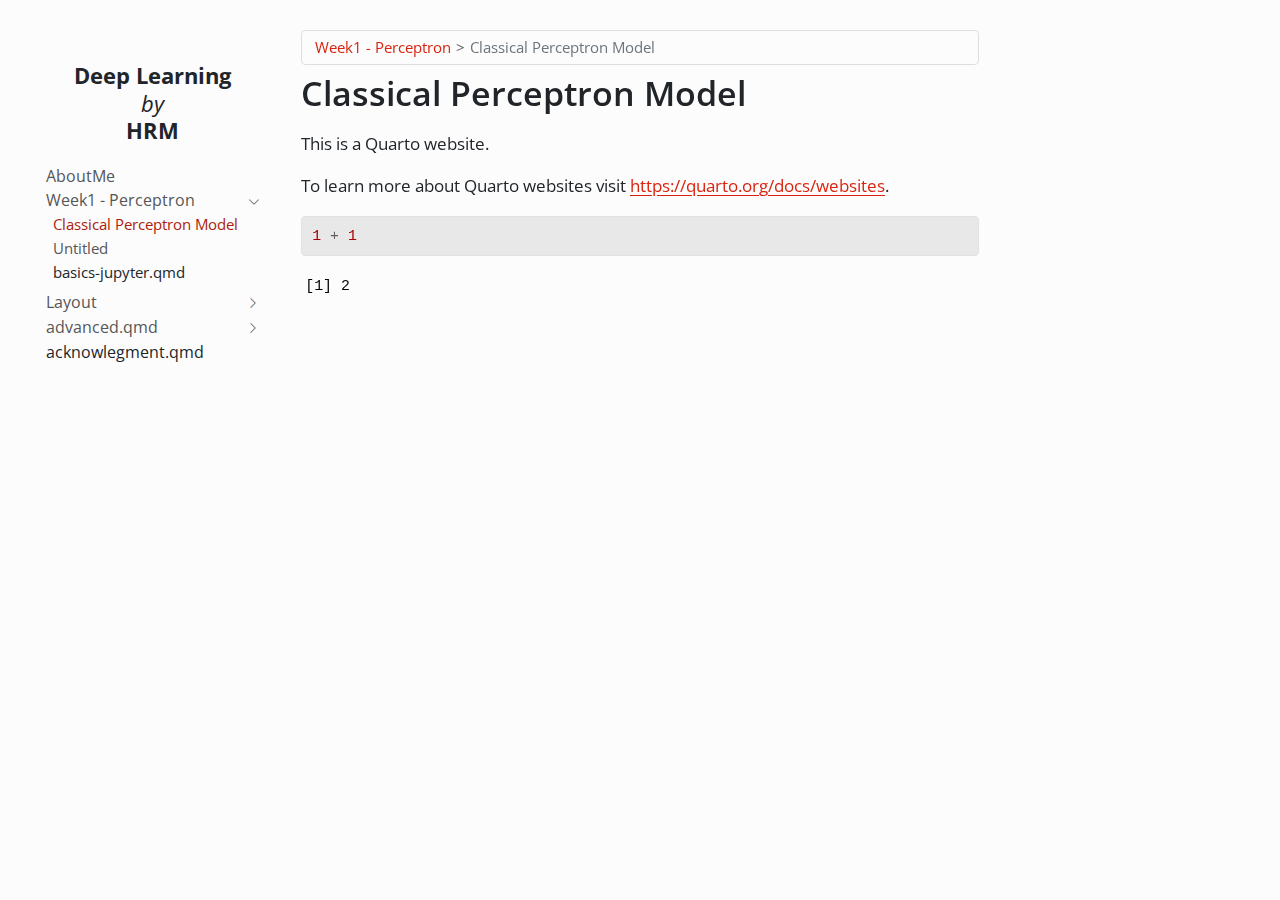
==== docs/index.html @ bbc0664c "first commit" ====
<!DOCTYPE html>
<html xmlns="http://www.w3.org/1999/xhtml" lang="en" xml:lang="en"><head>

<meta charset="utf-8">
<meta name="generator" content="quarto-1.6.39">

<meta name="viewport" content="width=device-width, initial-scale=1.0, user-scalable=yes">


<title>Classical Perceptron Model –
Deep Learning by HRM</title>
<style>
code{white-space: pre-wrap;}
span.smallcaps{font-variant: small-caps;}
div.columns{display: flex; gap: min(4vw, 1.5em);}
div.column{flex: auto; overflow-x: auto;}
div.hanging-indent{margin-left: 1.5em; text-indent: -1.5em;}
ul.task-list{list-style: none;}
ul.task-list li input[type="checkbox"] {
  width: 0.8em;
  margin: 0 0.8em 0.2em -1em; /* quarto-specific, see https://github.com/quarto-dev/quarto-cli/issues/4556 */ 
  vertical-align: middle;
}
/* CSS for syntax highlighting */
pre > code.sourceCode { white-space: pre; position: relative; }
pre > code.sourceCode > span { line-height: 1.25; }
pre > code.sourceCode > span:empty { height: 1.2em; }
.sourceCode { overflow: visible; }
code.sourceCode > span { color: inherit; text-decoration: inherit; }
div.sourceCode { margin: 1em 0; }
pre.sourceCode { margin: 0; }
@media screen {
div.sourceCode { overflow: auto; }
}
@media print {
pre > code.sourceCode { white-space: pre-wrap; }
pre > code.sourceCode > span { display: inline-block; text-indent: -5em; padding-left: 5em; }
}
pre.numberSource code
  { counter-reset: source-line 0; }
pre.numberSource code > span
  { position: relative; left: -4em; counter-increment: source-line; }
pre.numberSource code > span > a:first-child::before
  { content: counter(source-line);
    position: relative; left: -1em; text-align: right; vertical-align: baseline;
    border: none; display: inline-block;
    -webkit-touch-callout: none; -webkit-user-select: none;
    -khtml-user-select: none; -moz-user-select: none;
    -ms-user-select: none; user-select: none;
    padding: 0 4px; width: 4em;
  }
pre.numberSource { margin-left: 3em;  padding-left: 4px; }
div.sourceCode
  {   }
@media screen {
pre > code.sourceCode > span > a:first-child::before { text-decoration: underline; }
}
</style>


<script src="site_libs/quarto-nav/quarto-nav.js"></script>
<script src="site_libs/quarto-nav/headroom.min.js"></script>
<script src="site_libs/clipboard/clipboard.min.js"></script>
<script src="site_libs/quarto-search/autocomplete.umd.js"></script>
<script src="site_libs/quarto-search/fuse.min.js"></script>
<script src="site_libs/quarto-search/quarto-search.js"></script>
<meta name="quarto:offset" content="./">
<script src="site_libs/quarto-html/quarto.js"></script>
<script src="site_libs/quarto-html/popper.min.js"></script>
<script src="site_libs/quarto-html/tippy.umd.min.js"></script>
<script src="site_libs/quarto-html/anchor.min.js"></script>
<link href="site_libs/quarto-html/tippy.css" rel="stylesheet">
<link href="site_libs/quarto-html/quarto-syntax-highlighting-e26003cea8cd680ca0c55a263523d882.css" rel="stylesheet" id="quarto-text-highlighting-styles">
<script src="site_libs/bootstrap/bootstrap.min.js"></script>
<link href="site_libs/bootstrap/bootstrap-icons.css" rel="stylesheet">
<link href="site_libs/bootstrap/bootstrap-f33991cf3c59b7de71e019b8ce5d8602.min.css" rel="stylesheet" append-hash="true" id="quarto-bootstrap" data-mode="light">
<script id="quarto-search-options" type="application/json">{
  "location": "sidebar",
  "copy-button": false,
  "collapse-after": 3,
  "panel-placement": "start",
  "type": "textbox",
  "limit": 50,
  "keyboard-shortcut": [
    "f",
    "/",
    "s"
  ],
  "show-item-context": false,
  "language": {
    "search-no-results-text": "No results",
    "search-matching-documents-text": "matching documents",
    "search-copy-link-title": "Copy link to search",
    "search-hide-matches-text": "Hide additional matches",
    "search-more-match-text": "more match in this document",
    "search-more-matches-text": "more matches in this document",
    "search-clear-button-title": "Clear",
    "search-text-placeholder": "",
    "search-detached-cancel-button-title": "Cancel",
    "search-submit-button-title": "Submit",
    "search-label": "Search"
  }
}</script>


<link rel="stylesheet" href="styles.css">
</head>

<body class="nav-sidebar floating">

<div id="quarto-search-results"></div>
  <header id="quarto-header" class="headroom fixed-top">
  <nav class="quarto-secondary-nav">
    <div class="container-fluid d-flex">
      <button type="button" class="quarto-btn-toggle btn" data-bs-toggle="collapse" role="button" data-bs-target=".quarto-sidebar-collapse-item" aria-controls="quarto-sidebar" aria-expanded="false" aria-label="Toggle sidebar navigation" onclick="if (window.quartoToggleHeadroom) { window.quartoToggleHeadroom(); }">
        <i class="bi bi-layout-text-sidebar-reverse"></i>
      </button>
        <nav class="quarto-page-breadcrumbs" aria-label="breadcrumb"><ol class="breadcrumb"><li class="breadcrumb-item"><a href="./index.html">Week1 - Perceptron</a></li><li class="breadcrumb-item"><a href="./index.html">Classical Perceptron Model</a></li></ol></nav>
        <a class="flex-grow-1" role="navigation" data-bs-toggle="collapse" data-bs-target=".quarto-sidebar-collapse-item" aria-controls="quarto-sidebar" aria-expanded="false" aria-label="Toggle sidebar navigation" onclick="if (window.quartoToggleHeadroom) { window.quartoToggleHeadroom(); }">      
        </a>
    </div>
  </nav>
</header>
<!-- content -->
<div id="quarto-content" class="quarto-container page-columns page-rows-contents page-layout-article">
<!-- sidebar -->
  <nav id="quarto-sidebar" class="sidebar collapse collapse-horizontal quarto-sidebar-collapse-item sidebar-navigation floating overflow-auto">
    <div class="pt-lg-2 mt-2 text-left sidebar-header">
    <div class="sidebar-title mb-0 py-0">
      <a href="./"><br>
<span style="display: block; text-align: center; font-weight: bold;">Deep Learning</span> <span style="display: block; text-align: center; font-style: italic;">by</span> <span style="display: block; text-align: center; font-weight: bold;">HRM</span></a> 
    </div>
      </div>
    <div class="sidebar-menu-container"> 
    <ul class="list-unstyled mt-1">
        <li class="sidebar-item">
  <div class="sidebar-item-container"> 
  <a href="./about.html" class="sidebar-item-text sidebar-link">
 <span class="menu-text">AboutMe</span></a>
  </div>
</li>
        <li class="sidebar-item sidebar-item-section">
      <div class="sidebar-item-container"> 
            <a class="sidebar-item-text sidebar-link text-start" data-bs-toggle="collapse" data-bs-target="#quarto-sidebar-section-1" role="navigation" aria-expanded="true">
 <span class="menu-text">Week1 - Perceptron</span></a>
          <a class="sidebar-item-toggle text-start" data-bs-toggle="collapse" data-bs-target="#quarto-sidebar-section-1" role="navigation" aria-expanded="true" aria-label="Toggle section">
            <i class="bi bi-chevron-right ms-2"></i>
          </a> 
      </div>
      <ul id="quarto-sidebar-section-1" class="collapse list-unstyled sidebar-section depth1 show">  
          <li class="sidebar-item">
  <div class="sidebar-item-container"> 
  <a href="./index.html" class="sidebar-item-text sidebar-link active">
 <span class="menu-text">Classical Perceptron Model</span></a>
  </div>
</li>
          <li class="sidebar-item">
  <div class="sidebar-item-container"> 
  <a href="./test.html" class="sidebar-item-text sidebar-link">
 <span class="menu-text">Untitled</span></a>
  </div>
</li>
          <li class="sidebar-item">
 <span class="menu-text">basics-jupyter.qmd</span>
  </li>
      </ul>
  </li>
        <li class="sidebar-item sidebar-item-section">
      <div class="sidebar-item-container"> 
            <a class="sidebar-item-text sidebar-link text-start collapsed" data-bs-toggle="collapse" data-bs-target="#quarto-sidebar-section-2" role="navigation" aria-expanded="false">
 <span class="menu-text">Layout</span></a>
          <a class="sidebar-item-toggle text-start collapsed" data-bs-toggle="collapse" data-bs-target="#quarto-sidebar-section-2" role="navigation" aria-expanded="false" aria-label="Toggle section">
            <i class="bi bi-chevron-right ms-2"></i>
          </a> 
      </div>
      <ul id="quarto-sidebar-section-2" class="collapse list-unstyled sidebar-section depth1 ">  
          <li class="sidebar-item">
 <span class="menu-text">layout.qmd</span>
  </li>
          <li class="sidebar-item">
  <div class="sidebar-item-container"> 
  <a href="./test2.html" class="sidebar-item-text sidebar-link">
 <span class="menu-text">new</span></a>
  </div>
</li>
          <li class="sidebar-item">
 <span class="menu-text">layout-jupyter.qmd</span>
  </li>
      </ul>
  </li>
        <li class="sidebar-item sidebar-item-section">
      <div class="sidebar-item-container"> 
            <a class="sidebar-item-text sidebar-link text-start collapsed" data-bs-toggle="collapse" data-bs-target="#quarto-sidebar-section-3" role="navigation" aria-expanded="false">
 <span class="menu-text">advanced.qmd</span></a>
          <a class="sidebar-item-toggle text-start collapsed" data-bs-toggle="collapse" data-bs-target="#quarto-sidebar-section-3" role="navigation" aria-expanded="false" aria-label="Toggle section">
            <i class="bi bi-chevron-right ms-2"></i>
          </a> 
      </div>
      <ul id="quarto-sidebar-section-3" class="collapse list-unstyled sidebar-section depth1 ">  
          <li class="sidebar-item">
 <span class="menu-text">raw-code.qmd</span>
  </li>
          <li class="sidebar-item">
 <span class="menu-text">custom-theme.qmd</span>
  </li>
      </ul>
  </li>
        <li class="sidebar-item">
 <span class="menu-text">acknowlegment.qmd</span>
  </li>
    </ul>
    </div>
</nav>
<div id="quarto-sidebar-glass" class="quarto-sidebar-collapse-item" data-bs-toggle="collapse" data-bs-target=".quarto-sidebar-collapse-item"></div>
<!-- margin-sidebar -->
    <div id="quarto-margin-sidebar" class="sidebar margin-sidebar zindex-bottom">
        
    </div>
<!-- main -->
<main class="content" id="quarto-document-content">

<header id="title-block-header" class="quarto-title-block default"><nav class="quarto-page-breadcrumbs quarto-title-breadcrumbs d-none d-lg-block" aria-label="breadcrumb"><ol class="breadcrumb"><li class="breadcrumb-item"><a href="./index.html">Week1 - Perceptron</a></li><li class="breadcrumb-item"><a href="./index.html">Classical Perceptron Model</a></li></ol></nav>
<div class="quarto-title">
<h1 class="title">Classical Perceptron Model</h1>
</div>



<div class="quarto-title-meta">

    
  
    
  </div>
  


</header>


<p>This is a Quarto website.</p>
<p>To learn more about Quarto websites visit <a href="https://quarto.org/docs/websites" class="uri">https://quarto.org/docs/websites</a>.</p>
<div class="cell">
<div class="sourceCode cell-code" id="cb1"><pre class="sourceCode r code-with-copy"><code class="sourceCode r"><span id="cb1-1"><a href="#cb1-1" aria-hidden="true" tabindex="-1"></a><span class="dv">1</span> <span class="sc">+</span> <span class="dv">1</span></span></code><button title="Copy to Clipboard" class="code-copy-button"><i class="bi"></i></button></pre></div>
<div class="cell-output cell-output-stdout">
<pre><code>[1] 2</code></pre>
</div>
</div>



</main> <!-- /main -->
<script id="quarto-html-after-body" type="application/javascript">
window.document.addEventListener("DOMContentLoaded", function (event) {
  const toggleBodyColorMode = (bsSheetEl) => {
    const mode = bsSheetEl.getAttribute("data-mode");
    const bodyEl = window.document.querySelector("body");
    if (mode === "dark") {
      bodyEl.classList.add("quarto-dark");
      bodyEl.classList.remove("quarto-light");
    } else {
      bodyEl.classList.add("quarto-light");
      bodyEl.classList.remove("quarto-dark");
    }
  }
  const toggleBodyColorPrimary = () => {
    const bsSheetEl = window.document.querySelector("link#quarto-bootstrap");
    if (bsSheetEl) {
      toggleBodyColorMode(bsSheetEl);
    }
  }
  toggleBodyColorPrimary();  
  const icon = "";
  const anchorJS = new window.AnchorJS();
  anchorJS.options = {
    placement: 'right',
    icon: icon
  };
  anchorJS.add('.anchored');
  const isCodeAnnotation = (el) => {
    for (const clz of el.classList) {
      if (clz.startsWith('code-annotation-')) {                     
        return true;
      }
    }
    return false;
  }
  const onCopySuccess = function(e) {
    // button target
    const button = e.trigger;
    // don't keep focus
    button.blur();
    // flash "checked"
    button.classList.add('code-copy-button-checked');
    var currentTitle = button.getAttribute("title");
    button.setAttribute("title", "Copied!");
    let tooltip;
    if (window.bootstrap) {
      button.setAttribute("data-bs-toggle", "tooltip");
      button.setAttribute("data-bs-placement", "left");
      button.setAttribute("data-bs-title", "Copied!");
      tooltip = new bootstrap.Tooltip(button, 
        { trigger: "manual", 
          customClass: "code-copy-button-tooltip",
          offset: [0, -8]});
      tooltip.show();    
    }
    setTimeout(function() {
      if (tooltip) {
        tooltip.hide();
        button.removeAttribute("data-bs-title");
        button.removeAttribute("data-bs-toggle");
        button.removeAttribute("data-bs-placement");
      }
      button.setAttribute("title", currentTitle);
      button.classList.remove('code-copy-button-checked');
    }, 1000);
    // clear code selection
    e.clearSelection();
  }
  const getTextToCopy = function(trigger) {
      const codeEl = trigger.previousElementSibling.cloneNode(true);
      for (const childEl of codeEl.children) {
        if (isCodeAnnotation(childEl)) {
          childEl.remove();
        }
      }
      return codeEl.innerText;
  }
  const clipboard = new window.ClipboardJS('.code-copy-button:not([data-in-quarto-modal])', {
    text: getTextToCopy
  });
  clipboard.on('success', onCopySuccess);
  if (window.document.getElementById('quarto-embedded-source-code-modal')) {
    const clipboardModal = new window.ClipboardJS('.code-copy-button[data-in-quarto-modal]', {
      text: getTextToCopy,
      container: window.document.getElementById('quarto-embedded-source-code-modal')
    });
    clipboardModal.on('success', onCopySuccess);
  }
    var localhostRegex = new RegExp(/^(?:http|https):\/\/localhost\:?[0-9]*\//);
    var mailtoRegex = new RegExp(/^mailto:/);
      var filterRegex = new RegExp('/' + window.location.host + '/');
    var isInternal = (href) => {
        return filterRegex.test(href) || localhostRegex.test(href) || mailtoRegex.test(href);
    }
    // Inspect non-navigation links and adorn them if external
 	var links = window.document.querySelectorAll('a[href]:not(.nav-link):not(.navbar-brand):not(.toc-action):not(.sidebar-link):not(.sidebar-item-toggle):not(.pagination-link):not(.no-external):not([aria-hidden]):not(.dropdown-item):not(.quarto-navigation-tool):not(.about-link)');
    for (var i=0; i<links.length; i++) {
      const link = links[i];
      if (!isInternal(link.href)) {
        // undo the damage that might have been done by quarto-nav.js in the case of
        // links that we want to consider external
        if (link.dataset.originalHref !== undefined) {
          link.href = link.dataset.originalHref;
        }
      }
    }
  function tippyHover(el, contentFn, onTriggerFn, onUntriggerFn) {
    const config = {
      allowHTML: true,
      maxWidth: 500,
      delay: 100,
      arrow: false,
      appendTo: function(el) {
          return el.parentElement;
      },
      interactive: true,
      interactiveBorder: 10,
      theme: 'quarto',
      placement: 'bottom-start',
    };
    if (contentFn) {
      config.content = contentFn;
    }
    if (onTriggerFn) {
      config.onTrigger = onTriggerFn;
    }
    if (onUntriggerFn) {
      config.onUntrigger = onUntriggerFn;
    }
    window.tippy(el, config); 
  }
  const noterefs = window.document.querySelectorAll('a[role="doc-noteref"]');
  for (var i=0; i<noterefs.length; i++) {
    const ref = noterefs[i];
    tippyHover(ref, function() {
      // use id or data attribute instead here
      let href = ref.getAttribute('data-footnote-href') || ref.getAttribute('href');
      try { href = new URL(href).hash; } catch {}
      const id = href.replace(/^#\/?/, "");
      const note = window.document.getElementById(id);
      if (note) {
        return note.innerHTML;
      } else {
        return "";
      }
    });
  }
  const xrefs = window.document.querySelectorAll('a.quarto-xref');
  const processXRef = (id, note) => {
    // Strip column container classes
    const stripColumnClz = (el) => {
      el.classList.remove("page-full", "page-columns");
      if (el.children) {
        for (const child of el.children) {
          stripColumnClz(child);
        }
      }
    }
    stripColumnClz(note)
    if (id === null || id.startsWith('sec-')) {
      // Special case sections, only their first couple elements
      const container = document.createElement("div");
      if (note.children && note.children.length > 2) {
        container.appendChild(note.children[0].cloneNode(true));
        for (let i = 1; i < note.children.length; i++) {
          const child = note.children[i];
          if (child.tagName === "P" && child.innerText === "") {
            continue;
          } else {
            container.appendChild(child.cloneNode(true));
            break;
          }
        }
        if (window.Quarto?.typesetMath) {
          window.Quarto.typesetMath(container);
        }
        return container.innerHTML
      } else {
        if (window.Quarto?.typesetMath) {
          window.Quarto.typesetMath(note);
        }
        return note.innerHTML;
      }
    } else {
      // Remove any anchor links if they are present
      const anchorLink = note.querySelector('a.anchorjs-link');
      if (anchorLink) {
        anchorLink.remove();
      }
      if (window.Quarto?.typesetMath) {
        window.Quarto.typesetMath(note);
      }
      if (note.classList.contains("callout")) {
        return note.outerHTML;
      } else {
        return note.innerHTML;
      }
    }
  }
  for (var i=0; i<xrefs.length; i++) {
    const xref = xrefs[i];
    tippyHover(xref, undefined, function(instance) {
      instance.disable();
      let url = xref.getAttribute('href');
      let hash = undefined; 
      if (url.startsWith('#')) {
        hash = url;
      } else {
        try { hash = new URL(url).hash; } catch {}
      }
      if (hash) {
        const id = hash.replace(/^#\/?/, "");
        const note = window.document.getElementById(id);
        if (note !== null) {
          try {
            const html = processXRef(id, note.cloneNode(true));
            instance.setContent(html);
          } finally {
            instance.enable();
            instance.show();
          }
        } else {
          // See if we can fetch this
          fetch(url.split('#')[0])
          .then(res => res.text())
          .then(html => {
            const parser = new DOMParser();
            const htmlDoc = parser.parseFromString(html, "text/html");
            const note = htmlDoc.getElementById(id);
            if (note !== null) {
              const html = processXRef(id, note);
              instance.setContent(html);
            } 
          }).finally(() => {
            instance.enable();
            instance.show();
          });
        }
      } else {
        // See if we can fetch a full url (with no hash to target)
        // This is a special case and we should probably do some content thinning / targeting
        fetch(url)
        .then(res => res.text())
        .then(html => {
          const parser = new DOMParser();
          const htmlDoc = parser.parseFromString(html, "text/html");
          const note = htmlDoc.querySelector('main.content');
          if (note !== null) {
            // This should only happen for chapter cross references
            // (since there is no id in the URL)
            // remove the first header
            if (note.children.length > 0 && note.children[0].tagName === "HEADER") {
              note.children[0].remove();
            }
            const html = processXRef(null, note);
            instance.setContent(html);
          } 
        }).finally(() => {
          instance.enable();
          instance.show();
        });
      }
    }, function(instance) {
    });
  }
      let selectedAnnoteEl;
      const selectorForAnnotation = ( cell, annotation) => {
        let cellAttr = 'data-code-cell="' + cell + '"';
        let lineAttr = 'data-code-annotation="' +  annotation + '"';
        const selector = 'span[' + cellAttr + '][' + lineAttr + ']';
        return selector;
      }
      const selectCodeLines = (annoteEl) => {
        const doc = window.document;
        const targetCell = annoteEl.getAttribute("data-target-cell");
        const targetAnnotation = annoteEl.getAttribute("data-target-annotation");
        const annoteSpan = window.document.querySelector(selectorForAnnotation(targetCell, targetAnnotation));
        const lines = annoteSpan.getAttribute("data-code-lines").split(",");
        const lineIds = lines.map((line) => {
          return targetCell + "-" + line;
        })
        let top = null;
        let height = null;
        let parent = null;
        if (lineIds.length > 0) {
            //compute the position of the single el (top and bottom and make a div)
            const el = window.document.getElementById(lineIds[0]);
            top = el.offsetTop;
            height = el.offsetHeight;
            parent = el.parentElement.parentElement;
          if (lineIds.length > 1) {
            const lastEl = window.document.getElementById(lineIds[lineIds.length - 1]);
            const bottom = lastEl.offsetTop + lastEl.offsetHeight;
            height = bottom - top;
          }
          if (top !== null && height !== null && parent !== null) {
            // cook up a div (if necessary) and position it 
            let div = window.document.getElementById("code-annotation-line-highlight");
            if (div === null) {
              div = window.document.createElement("div");
              div.setAttribute("id", "code-annotation-line-highlight");
              div.style.position = 'absolute';
              parent.appendChild(div);
            }
            div.style.top = top - 2 + "px";
            div.style.height = height + 4 + "px";
            div.style.left = 0;
            let gutterDiv = window.document.getElementById("code-annotation-line-highlight-gutter");
            if (gutterDiv === null) {
              gutterDiv = window.document.createElement("div");
              gutterDiv.setAttribute("id", "code-annotation-line-highlight-gutter");
              gutterDiv.style.position = 'absolute';
              const codeCell = window.document.getElementById(targetCell);
              const gutter = codeCell.querySelector('.code-annotation-gutter');
              gutter.appendChild(gutterDiv);
            }
            gutterDiv.style.top = top - 2 + "px";
            gutterDiv.style.height = height + 4 + "px";
          }
          selectedAnnoteEl = annoteEl;
        }
      };
      const unselectCodeLines = () => {
        const elementsIds = ["code-annotation-line-highlight", "code-annotation-line-highlight-gutter"];
        elementsIds.forEach((elId) => {
          const div = window.document.getElementById(elId);
          if (div) {
            div.remove();
          }
        });
        selectedAnnoteEl = undefined;
      };
        // Handle positioning of the toggle
    window.addEventListener(
      "resize",
      throttle(() => {
        elRect = undefined;
        if (selectedAnnoteEl) {
          selectCodeLines(selectedAnnoteEl);
        }
      }, 10)
    );
    function throttle(fn, ms) {
    let throttle = false;
    let timer;
      return (...args) => {
        if(!throttle) { // first call gets through
            fn.apply(this, args);
            throttle = true;
        } else { // all the others get throttled
            if(timer) clearTimeout(timer); // cancel #2
            timer = setTimeout(() => {
              fn.apply(this, args);
              timer = throttle = false;
            }, ms);
        }
      };
    }
      // Attach click handler to the DT
      const annoteDls = window.document.querySelectorAll('dt[data-target-cell]');
      for (const annoteDlNode of annoteDls) {
        annoteDlNode.addEventListener('click', (event) => {
          const clickedEl = event.target;
          if (clickedEl !== selectedAnnoteEl) {
            unselectCodeLines();
            const activeEl = window.document.querySelector('dt[data-target-cell].code-annotation-active');
            if (activeEl) {
              activeEl.classList.remove('code-annotation-active');
            }
            selectCodeLines(clickedEl);
            clickedEl.classList.add('code-annotation-active');
          } else {
            // Unselect the line
            unselectCodeLines();
            clickedEl.classList.remove('code-annotation-active');
          }
        });
      }
  const findCites = (el) => {
    const parentEl = el.parentElement;
    if (parentEl) {
      const cites = parentEl.dataset.cites;
      if (cites) {
        return {
          el,
          cites: cites.split(' ')
        };
      } else {
        return findCites(el.parentElement)
      }
    } else {
      return undefined;
    }
  };
  var bibliorefs = window.document.querySelectorAll('a[role="doc-biblioref"]');
  for (var i=0; i<bibliorefs.length; i++) {
    const ref = bibliorefs[i];
    const citeInfo = findCites(ref);
    if (citeInfo) {
      tippyHover(citeInfo.el, function() {
        var popup = window.document.createElement('div');
        citeInfo.cites.forEach(function(cite) {
          var citeDiv = window.document.createElement('div');
          citeDiv.classList.add('hanging-indent');
          citeDiv.classList.add('csl-entry');
          var biblioDiv = window.document.getElementById('ref-' + cite);
          if (biblioDiv) {
            citeDiv.innerHTML = biblioDiv.innerHTML;
          }
          popup.appendChild(citeDiv);
        });
        return popup.innerHTML;
      });
    }
  }
});
</script>
</div> <!-- /content -->




</body></html>
---- docs/site_libs/quarto-html/tippy.css ----
.tippy-box[data-animation=fade][data-state=hidden]{opacity:0}[data-tippy-root]{max-width:calc(100vw - 10px)}.tippy-box{position:relative;background-color:#333;color:#fff;border-radius:4px;font-size:14px;line-height:1.4;white-space:normal;outline:0;transition-property:transform,visibility,opacity}.tippy-box[data-placement^=top]>.tippy-arrow{bottom:0}.tippy-box[data-placement^=top]>.tippy-arrow:before{bottom:-7px;left:0;border-width:8px 8px 0;border-top-color:initial;transform-origin:center top}.tippy-box[data-placement^=bottom]>.tippy-arrow{top:0}.tippy-box[data-placement^=bottom]>.tippy-arrow:before{top:-7px;left:0;border-width:0 8px 8px;border-bottom-color:initial;transform-origin:center bottom}.tippy-box[data-placement^=left]>.tippy-arrow{right:0}.tippy-box[data-placement^=left]>.tippy-arrow:before{border-width:8px 0 8px 8px;border-left-color:initial;right:-7px;transform-origin:center left}.tippy-box[data-placement^=right]>.tippy-arrow{left:0}.tippy-box[data-placement^=right]>.tippy-arrow:before{left:-7px;border-width:8px 8px 8px 0;border-right-color:initial;transform-origin:center right}.tippy-box[data-inertia][data-state=visible]{transition-timing-function:cubic-bezier(.54,1.5,.38,1.11)}.tippy-arrow{width:16px;height:16px;color:#333}.tippy-arrow:before{content:"";position:absolute;border-color:transparent;border-style:solid}.tippy-content{position:relative;padding:5px 9px;z-index:1}
---- docs/site_libs/quarto-html/quarto-syntax-highlighting-e26003cea8cd680ca0c55a263523d882.css ----
/* quarto syntax highlight colors */
:root {
  --quarto-hl-ot-color: #003B4F;
  --quarto-hl-at-color: #657422;
  --quarto-hl-ss-color: #20794D;
  --quarto-hl-an-color: #5E5E5E;
  --quarto-hl-fu-color: #4758AB;
  --quarto-hl-st-color: #20794D;
  --quarto-hl-cf-color: #003B4F;
  --quarto-hl-op-color: #5E5E5E;
  --quarto-hl-er-color: #AD0000;
  --quarto-hl-bn-color: #AD0000;
  --quarto-hl-al-color: #AD0000;
  --quarto-hl-va-color: #111111;
  --quarto-hl-bu-color: inherit;
  --quarto-hl-ex-color: inherit;
  --quarto-hl-pp-color: #AD0000;
  --quarto-hl-in-color: #5E5E5E;
  --quarto-hl-vs-color: #20794D;
  --quarto-hl-wa-color: #5E5E5E;
  --quarto-hl-do-color: #5E5E5E;
  --quarto-hl-im-color: #00769E;
  --quarto-hl-ch-color: #20794D;
  --quarto-hl-dt-color: #AD0000;
  --quarto-hl-fl-color: #AD0000;
  --quarto-hl-co-color: #5E5E5E;
  --quarto-hl-cv-color: #5E5E5E;
  --quarto-hl-cn-color: #8f5902;
  --quarto-hl-sc-color: #5E5E5E;
  --quarto-hl-dv-color: #AD0000;
  --quarto-hl-kw-color: #003B4F;
}

/* other quarto variables */
:root {
  --quarto-font-monospace: SFMono-Regular, Menlo, Monaco, Consolas, "Liberation Mono", "Courier New", monospace;
}

pre > code.sourceCode > span {
  color: #003B4F;
}

code span {
  color: #003B4F;
}

code.sourceCode > span {
  color: #003B4F;
}

div.sourceCode,
div.sourceCode pre.sourceCode {
  color: #003B4F;
}

code span.ot {
  color: #003B4F;
  font-style: inherit;
}

code span.at {
  color: #657422;
  font-style: inherit;
}

code span.ss {
  color: #20794D;
  font-style: inherit;
}

code span.an {
  color: #5E5E5E;
  font-style: inherit;
}

code span.fu {
  color: #4758AB;
  font-style: inherit;
}

code span.st {
  color: #20794D;
  font-style: inherit;
}

code span.cf {
  color: #003B4F;
  font-weight: bold;
  font-style: inherit;
}

code span.op {
  color: #5E5E5E;
  font-style: inherit;
}

code span.er {
  color: #AD0000;
  font-style: inherit;
}

code span.bn {
  color: #AD0000;
  font-style: inherit;
}

code span.al {
  color: #AD0000;
  font-style: inherit;
}

code span.va {
  color: #111111;
  font-style: inherit;
}

code span.bu {
  font-style: inherit;
}

code span.ex {
  font-style: inherit;
}

code span.pp {
  color: #AD0000;
  font-style: inherit;
}

code span.in {
  color: #5E5E5E;
  font-style: inherit;
}

code span.vs {
  color: #20794D;
  font-style: inherit;
}

code span.wa {
  color: #5E5E5E;
  font-style: italic;
}

code span.do {
  color: #5E5E5E;
  font-style: italic;
}

code span.im {
  color: #00769E;
  font-style: inherit;
}

code span.ch {
  color: #20794D;
  font-style: inherit;
}

code span.dt {
  color: #AD0000;
  font-style: inherit;
}

code span.fl {
  color: #AD0000;
  font-style: inherit;
}

code span.co {
  color: #5E5E5E;
  font-style: inherit;
}

code span.cv {
  color: #5E5E5E;
  font-style: italic;
}

code span.cn {
  color: #8f5902;
  font-style: inherit;
}

code span.sc {
  color: #5E5E5E;
  font-style: inherit;
}

code span.dv {
  color: #AD0000;
  font-style: inherit;
}

code span.kw {
  color: #003B4F;
  font-weight: bold;
  font-style: inherit;
}

.prevent-inlining {
  content: "</";
}

/*# sourceMappingURL=e90e9ab646ea9b1aaa61e089606e0f97.css.map */
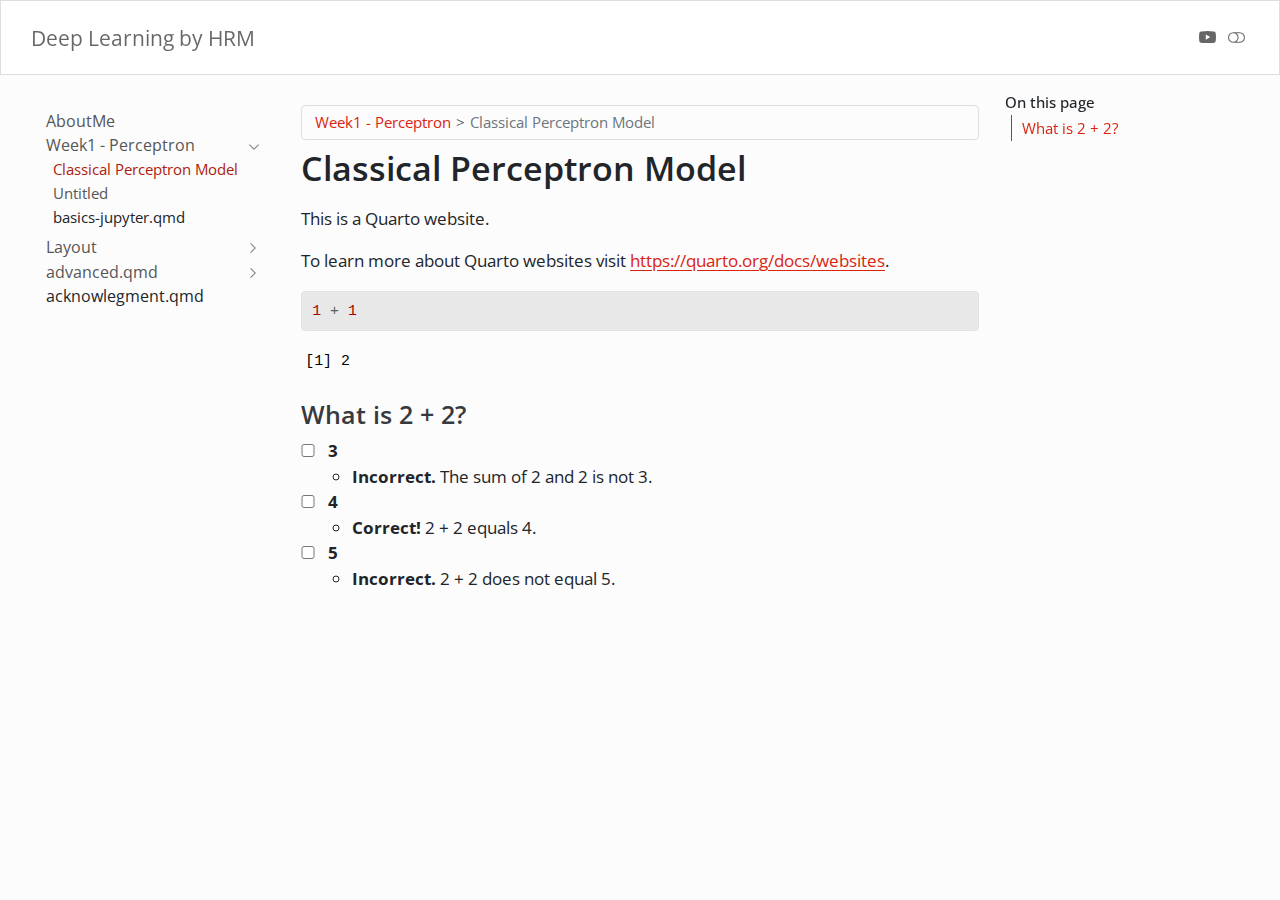
==== commit a2de1f2e: "god" ====
--- a/docs/index.html
+++ b/docs/index.html
@@ -7,8 +7,7 @@
 <meta name="viewport" content="width=device-width, initial-scale=1.0, user-scalable=yes">
 
 
-<title>Classical Perceptron Model –
-Deep Learning by HRM</title>
+<title>Classical Perceptron Model – Deep Learning by HRM</title>
 <style>
 code{white-space: pre-wrap;}
 span.smallcaps{font-variant: small-caps;}
@@ -61,32 +60,18 @@
 <script src="site_libs/quarto-nav/quarto-nav.js"></script>
 <script src="site_libs/quarto-nav/headroom.min.js"></script>
 <script src="site_libs/clipboard/clipboard.min.js"></script>
-<script src="site_libs/quarto-search/autocomplete.umd.js"></script>
-<script src="site_libs/quarto-search/fuse.min.js"></script>
-<script src="site_libs/quarto-search/quarto-search.js"></script>
-<meta name="quarto:offset" content="./">
 <script src="site_libs/quarto-html/quarto.js"></script>
 <script src="site_libs/quarto-html/popper.min.js"></script>
 <script src="site_libs/quarto-html/tippy.umd.min.js"></script>
 <script src="site_libs/quarto-html/anchor.min.js"></script>
 <link href="site_libs/quarto-html/tippy.css" rel="stylesheet">
-<link href="site_libs/quarto-html/quarto-syntax-highlighting-e26003cea8cd680ca0c55a263523d882.css" rel="stylesheet" id="quarto-text-highlighting-styles">
+<link href="site_libs/quarto-html/quarto-syntax-highlighting-e26003cea8cd680ca0c55a263523d882.css" rel="stylesheet" class="quarto-color-scheme" id="quarto-text-highlighting-styles">
+<link href="site_libs/quarto-html/quarto-syntax-highlighting-dark-d166b450ba5a8e9f7a0ab969bf6592c1.css" rel="prefetch" class="quarto-color-scheme quarto-color-alternate" id="quarto-text-highlighting-styles">
 <script src="site_libs/bootstrap/bootstrap.min.js"></script>
 <link href="site_libs/bootstrap/bootstrap-icons.css" rel="stylesheet">
-<link href="site_libs/bootstrap/bootstrap-f33991cf3c59b7de71e019b8ce5d8602.min.css" rel="stylesheet" append-hash="true" id="quarto-bootstrap" data-mode="light">
+<link href="site_libs/bootstrap/bootstrap-f33991cf3c59b7de71e019b8ce5d8602.min.css" rel="stylesheet" append-hash="true" class="quarto-color-scheme" id="quarto-bootstrap" data-mode="light">
+<link href="site_libs/bootstrap/bootstrap-dark-4f58f67bf13d4dbba5d1b51c1383cfc1.min.css" rel="prefetch" append-hash="true" class="quarto-color-scheme quarto-color-alternate" id="quarto-bootstrap" data-mode="light">
 <script id="quarto-search-options" type="application/json">{
-  "location": "sidebar",
-  "copy-button": false,
-  "collapse-after": 3,
-  "panel-placement": "start",
-  "type": "textbox",
-  "limit": 50,
-  "keyboard-shortcut": [
-    "f",
-    "/",
-    "s"
-  ],
-  "show-item-context": false,
   "language": {
     "search-no-results-text": "No results",
     "search-matching-documents-text": "matching documents",
@@ -106,10 +91,23 @@
 <link rel="stylesheet" href="styles.css">
 </head>
 
-<body class="nav-sidebar floating">
+<body class="nav-sidebar floating nav-fixed">
 
 <div id="quarto-search-results"></div>
   <header id="quarto-header" class="headroom fixed-top">
+    <nav class="navbar navbar-expand-lg " data-bs-theme="dark">
+      <div class="navbar-container container-fluid">
+      <div class="navbar-brand-container mx-auto">
+    <a class="navbar-brand" href="./index.html">
+    <span class="navbar-title">Deep Learning by HRM</span>
+    </a>
+  </div>
+        <div class="quarto-navbar-tools tools-end">
+    <a href="https://twitter.com" title="" class="quarto-navigation-tool px-1" aria-label=""><i class="bi bi-youtube"></i></a>
+  <a href="" class="quarto-color-scheme-toggle quarto-navigation-tool  px-1" onclick="window.quartoToggleColorScheme(); return false;" title="Toggle dark mode"><i class="bi"></i></a>
+</div>
+      </div> <!-- /container-fluid -->
+    </nav>
   <nav class="quarto-secondary-nav">
     <div class="container-fluid d-flex">
       <button type="button" class="quarto-btn-toggle btn" data-bs-toggle="collapse" role="button" data-bs-target=".quarto-sidebar-collapse-item" aria-controls="quarto-sidebar" aria-expanded="false" aria-label="Toggle sidebar navigation" onclick="if (window.quartoToggleHeadroom) { window.quartoToggleHeadroom(); }">
@@ -122,15 +120,9 @@
   </nav>
 </header>
 <!-- content -->
-<div id="quarto-content" class="quarto-container page-columns page-rows-contents page-layout-article">
+<div id="quarto-content" class="quarto-container page-columns page-rows-contents page-layout-article page-navbar">
 <!-- sidebar -->
   <nav id="quarto-sidebar" class="sidebar collapse collapse-horizontal quarto-sidebar-collapse-item sidebar-navigation floating overflow-auto">
-    <div class="pt-lg-2 mt-2 text-left sidebar-header">
-    <div class="sidebar-title mb-0 py-0">
-      <a href="./"><br>
-<span style="display: block; text-align: center; font-weight: bold;">Deep Learning</span> <span style="display: block; text-align: center; font-style: italic;">by</span> <span style="display: block; text-align: center; font-weight: bold;">HRM</span></a> 
-    </div>
-      </div>
     <div class="sidebar-menu-container"> 
     <ul class="list-unstyled mt-1">
         <li class="sidebar-item">
@@ -213,8 +205,14 @@
 </nav>
 <div id="quarto-sidebar-glass" class="quarto-sidebar-collapse-item" data-bs-toggle="collapse" data-bs-target=".quarto-sidebar-collapse-item"></div>
 <!-- margin-sidebar -->
-    <div id="quarto-margin-sidebar" class="sidebar margin-sidebar zindex-bottom">
-        
+    <div id="quarto-margin-sidebar" class="sidebar margin-sidebar">
+        <nav id="TOC" role="doc-toc" class="toc-active">
+    <h2 id="toc-title">On this page</h2>
+   
+  <ul>
+  <li><a href="#what-is-2-2" id="toc-what-is-2-2" class="nav-link active" data-scroll-target="#what-is-2-2">What is 2 + 2?</a></li>
+  </ul>
+</nav>
     </div>
 <!-- main -->
 <main class="content" id="quarto-document-content">
@@ -246,6 +244,23 @@
 <pre><code>[1] 2</code></pre>
 </div>
 </div>
+<section id="what-is-2-2" class="level3 quiz">
+<h3 class="anchored" data-anchor-id="what-is-2-2">What is 2 + 2?</h3>
+<ul class="task-list">
+<li><label><input type="checkbox"><strong>3</strong></label>
+<ul>
+<li><strong>Incorrect.</strong> The sum of 2 and 2 is not 3.</li>
+</ul></li>
+<li><label><input type="checkbox"><strong>4</strong></label>
+<ul>
+<li><strong>Correct!</strong> 2 + 2 equals 4.</li>
+</ul></li>
+<li><label><input type="checkbox"><strong>5</strong></label>
+<ul>
+<li><strong>Incorrect.</strong> 2 + 2 does not equal 5.</li>
+</ul></li>
+</ul>
+</section>
 
 
 
@@ -270,6 +285,150 @@
     }
   }
   toggleBodyColorPrimary();  
+  const disableStylesheet = (stylesheets) => {
+    for (let i=0; i < stylesheets.length; i++) {
+      const stylesheet = stylesheets[i];
+      stylesheet.rel = 'prefetch';
+    }
+  }
+  const enableStylesheet = (stylesheets) => {
+    for (let i=0; i < stylesheets.length; i++) {
+      const stylesheet = stylesheets[i];
+      stylesheet.rel = 'stylesheet';
+    }
+  }
+  const manageTransitions = (selector, allowTransitions) => {
+    const els = window.document.querySelectorAll(selector);
+    for (let i=0; i < els.length; i++) {
+      const el = els[i];
+      if (allowTransitions) {
+        el.classList.remove('notransition');
+      } else {
+        el.classList.add('notransition');
+      }
+    }
+  }
+  const toggleGiscusIfUsed = (isAlternate, darkModeDefault) => {
+    const baseTheme = document.querySelector('#giscus-base-theme')?.value ?? 'light';
+    const alternateTheme = document.querySelector('#giscus-alt-theme')?.value ?? 'dark';
+    let newTheme = '';
+    if(darkModeDefault) {
+      newTheme = isAlternate ? baseTheme : alternateTheme;
+    } else {
+      newTheme = isAlternate ? alternateTheme : baseTheme;
+    }
+    const changeGiscusTheme = () => {
+      // From: https://github.com/giscus/giscus/issues/336
+      const sendMessage = (message) => {
+        const iframe = document.querySelector('iframe.giscus-frame');
+        if (!iframe) return;
+        iframe.contentWindow.postMessage({ giscus: message }, 'https://giscus.app');
+      }
+      sendMessage({
+        setConfig: {
+          theme: newTheme
+        }
+      });
+    }
+    const isGiscussLoaded = window.document.querySelector('iframe.giscus-frame') !== null;
+    if (isGiscussLoaded) {
+      changeGiscusTheme();
+    }
+  }
+  const toggleColorMode = (alternate) => {
+    // Switch the stylesheets
+    const alternateStylesheets = window.document.querySelectorAll('link.quarto-color-scheme.quarto-color-alternate');
+    manageTransitions('#quarto-margin-sidebar .nav-link', false);
+    if (alternate) {
+      enableStylesheet(alternateStylesheets);
+      for (const sheetNode of alternateStylesheets) {
+        if (sheetNode.id === "quarto-bootstrap") {
+          toggleBodyColorMode(sheetNode);
+        }
+      }
+    } else {
+      disableStylesheet(alternateStylesheets);
+      toggleBodyColorPrimary();
+    }
+    manageTransitions('#quarto-margin-sidebar .nav-link', true);
+    // Switch the toggles
+    const toggles = window.document.querySelectorAll('.quarto-color-scheme-toggle');
+    for (let i=0; i < toggles.length; i++) {
+      const toggle = toggles[i];
+      if (toggle) {
+        if (alternate) {
+          toggle.classList.add("alternate");     
+        } else {
+          toggle.classList.remove("alternate");
+        }
+      }
+    }
+    // Hack to workaround the fact that safari doesn't
+    // properly recolor the scrollbar when toggling (#1455)
+    if (navigator.userAgent.indexOf('Safari') > 0 && navigator.userAgent.indexOf('Chrome') == -1) {
+      manageTransitions("body", false);
+      window.scrollTo(0, 1);
+      setTimeout(() => {
+        window.scrollTo(0, 0);
+        manageTransitions("body", true);
+      }, 40);  
+    }
+  }
+  const isFileUrl = () => { 
+    return window.location.protocol === 'file:';
+  }
+  const hasAlternateSentinel = () => {  
+    let styleSentinel = getColorSchemeSentinel();
+    if (styleSentinel !== null) {
+      return styleSentinel === "alternate";
+    } else {
+      return false;
+    }
+  }
+  const setStyleSentinel = (alternate) => {
+    const value = alternate ? "alternate" : "default";
+    if (!isFileUrl()) {
+      window.localStorage.setItem("quarto-color-scheme", value);
+    } else {
+      localAlternateSentinel = value;
+    }
+  }
+  const getColorSchemeSentinel = () => {
+    if (!isFileUrl()) {
+      const storageValue = window.localStorage.getItem("quarto-color-scheme");
+      return storageValue != null ? storageValue : localAlternateSentinel;
+    } else {
+      return localAlternateSentinel;
+    }
+  }
+  const darkModeDefault = false;
+  let localAlternateSentinel = darkModeDefault ? 'alternate' : 'default';
+  // Dark / light mode switch
+  window.quartoToggleColorScheme = () => {
+    // Read the current dark / light value 
+    let toAlternate = !hasAlternateSentinel();
+    toggleColorMode(toAlternate);
+    setStyleSentinel(toAlternate);
+    toggleGiscusIfUsed(toAlternate, darkModeDefault);
+  };
+  // Ensure there is a toggle, if there isn't float one in the top right
+  if (window.document.querySelector('.quarto-color-scheme-toggle') === null) {
+    const a = window.document.createElement('a');
+    a.classList.add('top-right');
+    a.classList.add('quarto-color-scheme-toggle');
+    a.href = "";
+    a.onclick = function() { try { window.quartoToggleColorScheme(); } catch {} return false; };
+    const i = window.document.createElement("i");
+    i.classList.add('bi');
+    a.appendChild(i);
+    window.document.body.appendChild(a);
+  }
+  // Switch to dark mode if need be
+  if (hasAlternateSentinel()) {
+    toggleColorMode(true);
+  } else {
+    toggleColorMode(false);
+  }
   const icon = "";
   const anchorJS = new window.AnchorJS();
   anchorJS.options = {
--- a/docs/site_libs/quarto-html/quarto-syntax-highlighting-dark-d166b450ba5a8e9f7a0ab969bf6592c1.css
+++ b/docs/site_libs/quarto-html/quarto-syntax-highlighting-dark-d166b450ba5a8e9f7a0ab969bf6592c1.css
@@ -0,0 +1,189 @@
+/* quarto syntax highlight colors */
+:root {
+  --quarto-hl-al-color: #f07178;
+  --quarto-hl-an-color: #d4d0ab;
+  --quarto-hl-at-color: #00e0e0;
+  --quarto-hl-bn-color: #d4d0ab;
+  --quarto-hl-bu-color: #abe338;
+  --quarto-hl-ch-color: #abe338;
+  --quarto-hl-co-color: #f8f8f2;
+  --quarto-hl-cv-color: #ffd700;
+  --quarto-hl-cn-color: #ffd700;
+  --quarto-hl-cf-color: #ffa07a;
+  --quarto-hl-dt-color: #ffa07a;
+  --quarto-hl-dv-color: #d4d0ab;
+  --quarto-hl-do-color: #f8f8f2;
+  --quarto-hl-er-color: #f07178;
+  --quarto-hl-ex-color: #00e0e0;
+  --quarto-hl-fl-color: #d4d0ab;
+  --quarto-hl-fu-color: #ffa07a;
+  --quarto-hl-im-color: #abe338;
+  --quarto-hl-in-color: #d4d0ab;
+  --quarto-hl-kw-color: #ffa07a;
+  --quarto-hl-op-color: #ffa07a;
+  --quarto-hl-ot-color: #00e0e0;
+  --quarto-hl-pp-color: #dcc6e0;
+  --quarto-hl-re-color: #00e0e0;
+  --quarto-hl-sc-color: #abe338;
+  --quarto-hl-ss-color: #abe338;
+  --quarto-hl-st-color: #abe338;
+  --quarto-hl-va-color: #00e0e0;
+  --quarto-hl-vs-color: #abe338;
+  --quarto-hl-wa-color: #dcc6e0;
+}
+
+/* other quarto variables */
+:root {
+  --quarto-font-monospace: SFMono-Regular, Menlo, Monaco, Consolas, "Liberation Mono", "Courier New", monospace;
+}
+
+code span.al {
+  background-color: #2a0f15;
+  font-weight: bold;
+  color: #f07178;
+}
+
+code span.an {
+  color: #d4d0ab;
+}
+
+code span.at {
+  color: #00e0e0;
+}
+
+code span.bn {
+  color: #d4d0ab;
+}
+
+code span.bu {
+  color: #abe338;
+}
+
+code span.ch {
+  color: #abe338;
+}
+
+code span.co {
+  font-style: italic;
+  color: #f8f8f2;
+}
+
+code span.cv {
+  color: #ffd700;
+}
+
+code span.cn {
+  color: #ffd700;
+}
+
+code span.cf {
+  font-weight: bold;
+  color: #ffa07a;
+}
+
+code span.dt {
+  color: #ffa07a;
+}
+
+code span.dv {
+  color: #d4d0ab;
+}
+
+code span.do {
+  color: #f8f8f2;
+}
+
+code span.er {
+  color: #f07178;
+  text-decoration: underline;
+}
+
+code span.ex {
+  font-weight: bold;
+  color: #00e0e0;
+}
+
+code span.fl {
+  color: #d4d0ab;
+}
+
+code span.fu {
+  color: #ffa07a;
+}
+
+code span.im {
+  color: #abe338;
+}
+
+code span.in {
+  color: #d4d0ab;
+}
+
+code span.kw {
+  font-weight: bold;
+  color: #ffa07a;
+}
+
+pre > code.sourceCode > span {
+  color: #f8f8f2;
+}
+
+code span {
+  color: #f8f8f2;
+}
+
+code.sourceCode > span {
+  color: #f8f8f2;
+}
+
+div.sourceCode,
+div.sourceCode pre.sourceCode {
+  color: #f8f8f2;
+}
+
+code span.op {
+  color: #ffa07a;
+}
+
+code span.ot {
+  color: #00e0e0;
+}
+
+code span.pp {
+  color: #dcc6e0;
+}
+
+code span.re {
+  background-color: #f8f8f2;
+  color: #00e0e0;
+}
+
+code span.sc {
+  color: #abe338;
+}
+
+code span.ss {
+  color: #abe338;
+}
+
+code span.st {
+  color: #abe338;
+}
+
+code span.va {
+  color: #00e0e0;
+}
+
+code span.vs {
+  color: #abe338;
+}
+
+code span.wa {
+  color: #dcc6e0;
+}
+
+.prevent-inlining {
+  content: "</";
+}
+
+/*# sourceMappingURL=72bb05760472c1bb0bbb1d76e21bc2a0.css.map */
